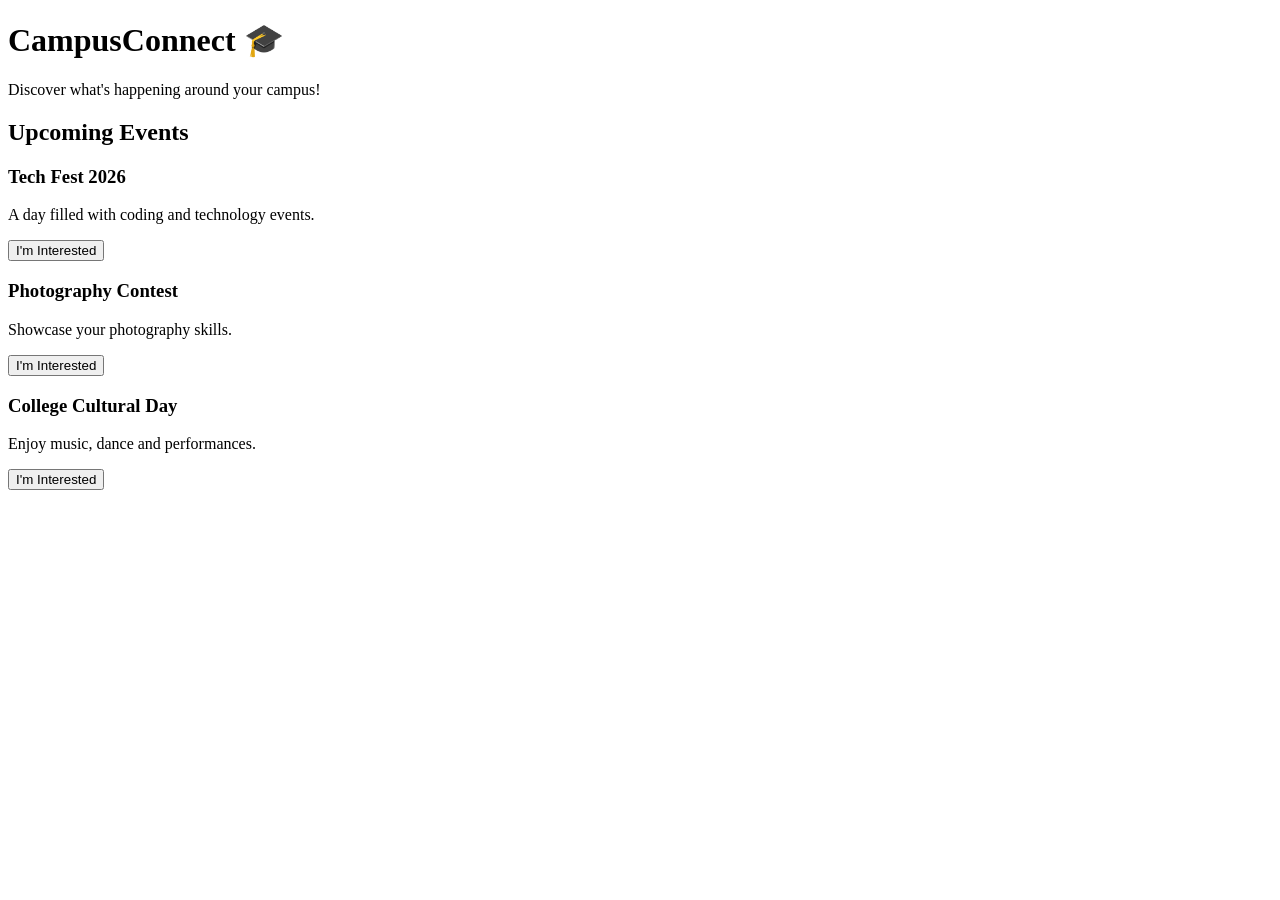
==== campusconnect/index.html @ 15f22307 "Create index.html" ====
<!DOCTYPE html>
<html>
<head>
    <title>CampusConnect</title>
    <meta name="viewport" content="width=device-width, initial-scale=1.0">
    <link rel="stylesheet" href="style.css">
</head>
<body>

    <header>
        <h1>CampusConnect 🎓</h1>
        <p>Discover what's happening around your campus!</p>
    </header>

    <main>
        <h2>Upcoming Events</h2>

        <div class="events">
            <div class="event">
                <h3>Tech Fest 2026</h3>
                <p>A day filled with coding and technology events.</p>
                <button onclick="showInterest(this)">I'm Interested</button>
            </div>

            <div class="event">
                <h3>Photography Contest</h3>
                <p>Showcase your photography skills.</p>
                <button onclick="showInterest(this)">I'm Interested</button>
            </div>

            <div class="event">
                <h3>College Cultural Day</h3>
                <p>Enjoy music, dance and performances.</p>
                <button onclick="showInterest(this)">I'm Interested</button>
            </div>
        </div>
    </main>

    <script src="script.js"></script>
</body>
</html>
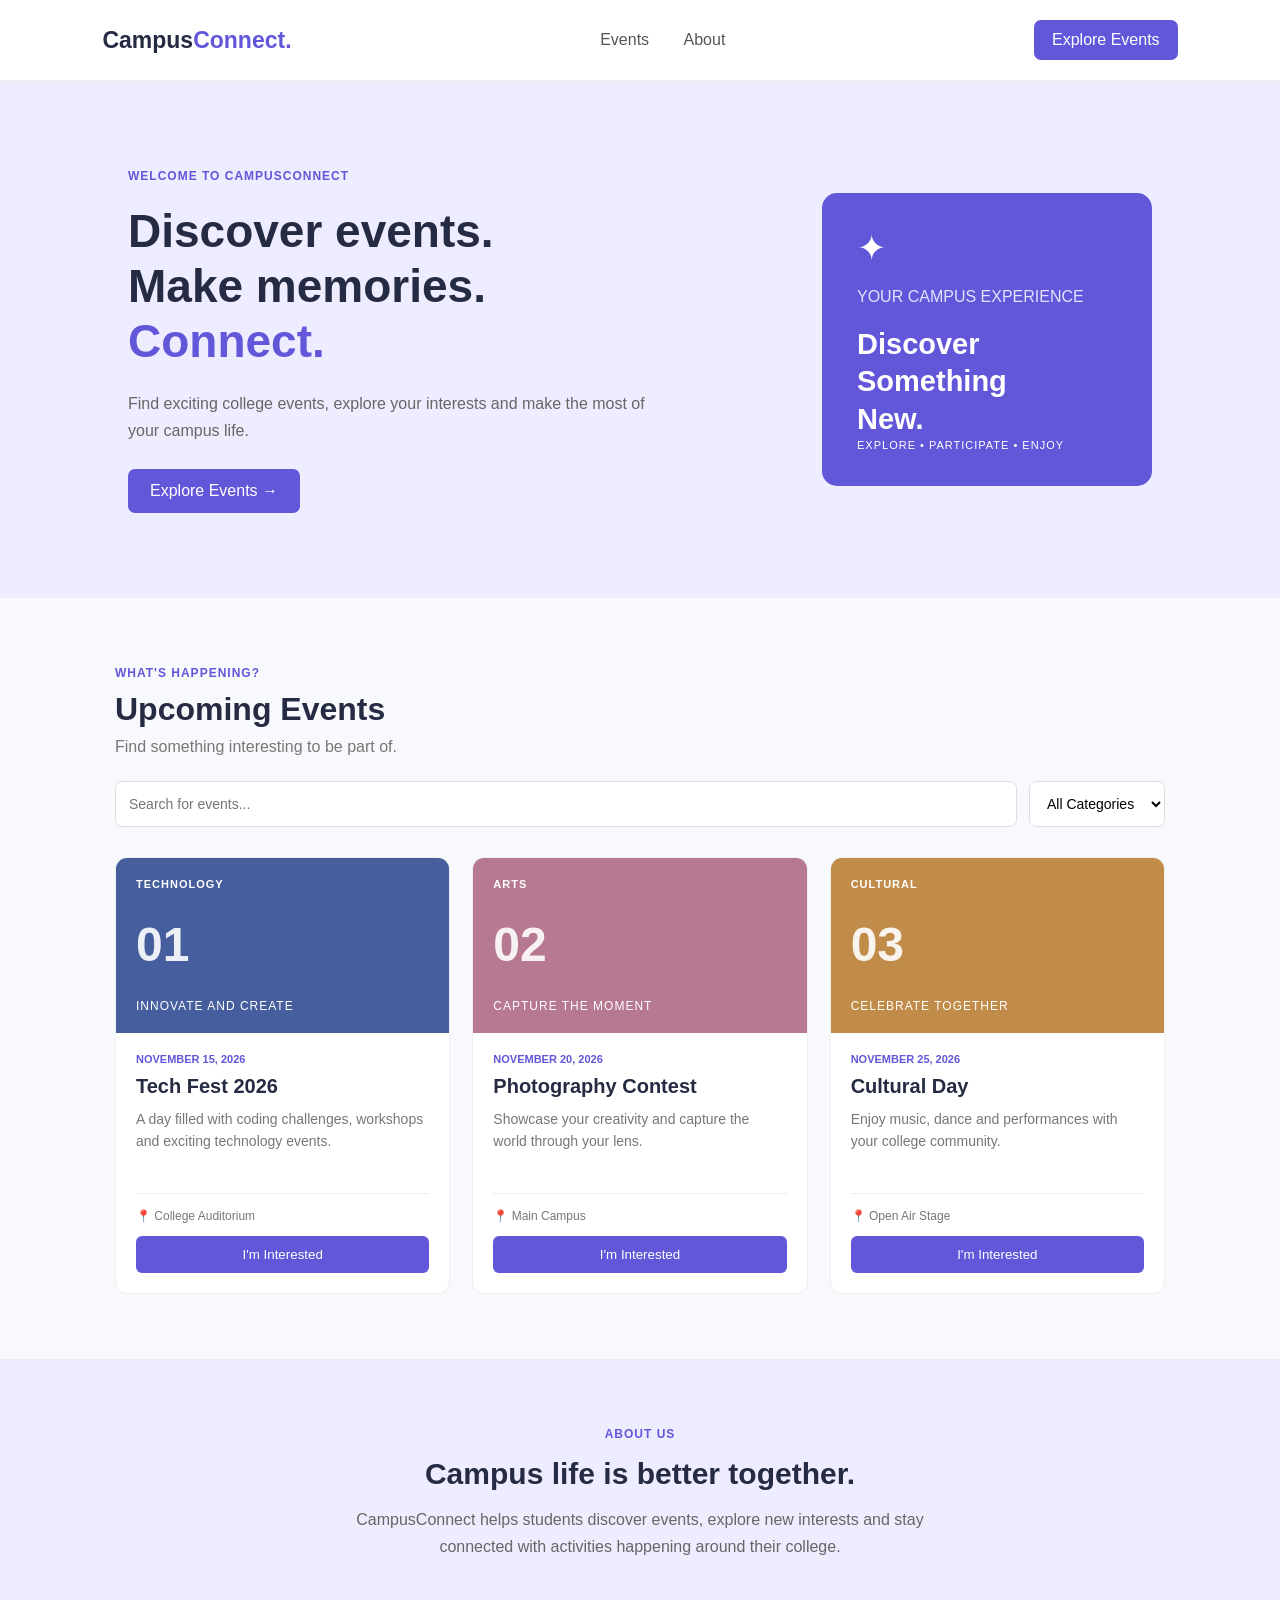
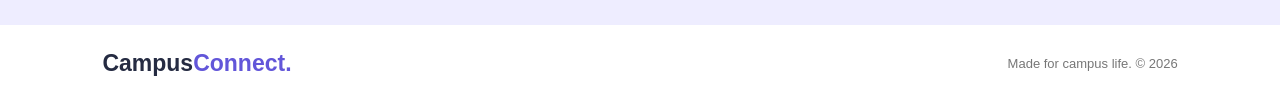
==== commit dfba407e: "Update index.html" ====
--- a/campusconnect/index.html
+++ b/campusconnect/index.html
@@ -1,41 +1,126 @@
 
 <!DOCTYPE html>
-<html>
+<html lang="en">
 <head>
+    <meta charset="UTF-8">
+    <meta name="viewport" content="width=device-width, initial-scale=1.0">
     <title>CampusConnect</title>
-    <meta name="viewport" content="width=device-width, initial-scale=1.0">
     <link rel="stylesheet" href="style.css">
 </head>
 <body>
 
-    <header>
-        <h1>CampusConnect 🎓</h1>
-        <p>Discover what's happening around your campus!</p>
-    </header>
+    <nav class="navbar">
+        <a href="#" class="logo">Campus<span>Connect.</span></a>
+        <div class="nav-links">
+            <a href="#events">Events</a>
+            <a href="#about">About</a>
+        </div>
+        <a href="#events" class="nav-button">Explore Events</a>
+    </nav>
 
-    <main>
-        <h2>Upcoming Events</h2>
+    <section class="hero">
+        <div class="hero-content">
+            <span class="tag">WELCOME TO CAMPUSCONNECT</span>
+            <h1>Discover events.<br>Make memories. <span>Connect.</span></h1>
+            <p>Find exciting college events, explore your interests and make the most of your campus life.</p>
+            <a href="#events" class="hero-button">Explore Events →</a>
+        </div>
 
-        <div class="events">
-            <div class="event">
-                <h3>Tech Fest 2026</h3>
-                <p>A day filled with coding and technology events.</p>
-                <button onclick="showInterest(this)">I'm Interested</button>
+        <div class="hero-visual">
+            <div class="visual-card">
+                <span class="visual-icon">✦</span>
+                <p>YOUR CAMPUS EXPERIENCE</p>
+                <h2>Discover<br>Something<br>New.</h2>
+                <span class="visual-bottom">EXPLORE • PARTICIPATE • ENJOY</span>
+            </div>
+        </div>
+    </section>
+
+    <section class="events-section" id="events">
+        <div class="section-heading">
+            <span class="tag">WHAT'S HAPPENING?</span>
+            <h2>Upcoming Events</h2>
+            <p>Find something interesting to be part of.</p>
+        </div>
+
+        <div class="search-area">
+            <input type="text" id="searchInput" placeholder="Search for events...">
+            <select id="categoryFilter">
+                <option value="all">All Categories</option>
+                <option value="Technology">Technology</option>
+                <option value="Arts">Arts</option>
+                <option value="Cultural">Cultural</option>
+            </select>
+        </div>
+
+        <div class="event-grid">
+
+            <div class="event-card" data-category="Technology">
+                <div class="event-image tech">
+                    <span>TECHNOLOGY</span>
+                    <h3>01</h3>
+                    <p>INNOVATE AND CREATE</p>
+                </div>
+                <div class="event-info">
+                    <p class="event-date">NOVEMBER 15, 2026</p>
+                    <h3>Tech Fest 2026</h3>
+                    <p>A day filled with coding challenges, workshops and exciting technology events.</p>
+                    <div class="event-footer">
+                        <span>📍 College Auditorium</span>
+                        <button onclick="showInterest(this)">I'm Interested</button>
+                    </div>
+                </div>
             </div>
 
-            <div class="event">
-                <h3>Photography Contest</h3>
-                <p>Showcase your photography skills.</p>
-                <button onclick="showInterest(this)">I'm Interested</button>
+            <div class="event-card" data-category="Arts">
+                <div class="event-image photo">
+                    <span>ARTS</span>
+                    <h3>02</h3>
+                    <p>CAPTURE THE MOMENT</p>
+                </div>
+                <div class="event-info">
+                    <p class="event-date">NOVEMBER 20, 2026</p>
+                    <h3>Photography Contest</h3>
+                    <p>Showcase your creativity and capture the world through your lens.</p>
+                    <div class="event-footer">
+                        <span>📍 Main Campus</span>
+                        <button onclick="showInterest(this)">I'm Interested</button>
+                    </div>
+                </div>
             </div>
 
-            <div class="event">
-                <h3>College Cultural Day</h3>
-                <p>Enjoy music, dance and performances.</p>
-                <button onclick="showInterest(this)">I'm Interested</button>
+            <div class="event-card" data-category="Cultural">
+                <div class="event-image culture">
+                    <span>CULTURAL</span>
+                    <h3>03</h3>
+                    <p>CELEBRATE TOGETHER</p>
+                </div>
+                <div class="event-info">
+                    <p class="event-date">NOVEMBER 25, 2026</p>
+                    <h3>Cultural Day</h3>
+                    <p>Enjoy music, dance and performances with your college community.</p>
+                    <div class="event-footer">
+                        <span>📍 Open Air Stage</span>
+                        <button onclick="showInterest(this)">I'm Interested</button>
+                    </div>
+                </div>
             </div>
+
         </div>
-    </main>
+
+        <p class="no-results" id="noResults">No events found.</p>
+    </section>
+
+    <section class="about" id="about">
+        <span class="tag">ABOUT US</span>
+        <h2>Campus life is better together.</h2>
+        <p>CampusConnect helps students discover events, explore new interests and stay connected with activities happening around their college.</p>
+    </section>
+
+    <footer>
+        <a href="#" class="logo">Campus<span>Connect.</span></a>
+        <p>Made for campus life. © 2026</p>
+    </footer>
 
     <script src="script.js"></script>
 </body>
--- a/campusconnect/style.css
+++ b/campusconnect/style.css
@@ -0,0 +1,387 @@
+
+* {
+    margin: 0;
+    padding: 0;
+    box-sizing: border-box;
+}
+
+html {
+    scroll-behavior: smooth;
+}
+
+body {
+    font-family: Arial, sans-serif;
+    background: #f8f9fc;
+    color: #252b42;
+}
+
+/* Navigation */
+
+.navbar {
+    display: flex;
+    justify-content: space-between;
+    align-items: center;
+    padding: 20px 8%;
+    background: white;
+    border-bottom: 1px solid #eee;
+}
+
+.logo {
+    font-size: 23px;
+    font-weight: bold;
+    color: #252b42;
+    text-decoration: none;
+}
+
+.logo span {
+    color: #6256d9;
+}
+
+.nav-links a {
+    text-decoration: none;
+    color: #555;
+    margin: 0 15px;
+}
+
+.nav-links a:hover {
+    color: #6256d9;
+}
+
+.nav-button {
+    background: #6256d9;
+    color: white;
+    text-decoration: none;
+    padding: 11px 18px;
+    border-radius: 7px;
+}
+
+/* Hero section */
+
+.hero {
+    display: flex;
+    align-items: center;
+    justify-content: space-between;
+    gap: 40px;
+    padding: 85px 10%;
+    background: #eeedff;
+}
+
+.hero-content {
+    max-width: 550px;
+}
+
+.tag {
+    color: #6256d9;
+    font-size: 12px;
+    font-weight: bold;
+    letter-spacing: 1px;
+}
+
+.hero h1 {
+    font-size: 46px;
+    line-height: 1.2;
+    margin: 20px 0;
+}
+
+.hero h1 span {
+    color: #6256d9;
+}
+
+.hero p {
+    color: #666;
+    line-height: 1.7;
+    margin-bottom: 25px;
+}
+
+.hero-button {
+    display: inline-block;
+    background: #6256d9;
+    color: white;
+    padding: 13px 22px;
+    border-radius: 7px;
+    text-decoration: none;
+}
+
+.hero-visual {
+    width: 330px;
+    min-width: 280px;
+}
+
+.visual-card {
+    background: #6256d9;
+    color: white;
+    padding: 35px;
+    border-radius: 15px;
+    min-height: 270px;
+    display: flex;
+    flex-direction: column;
+    justify-content: space-between;
+}
+
+.visual-icon {
+    font-size: 35px;
+}
+
+.visual-card h2 {
+    font-size: 29px;
+    line-height: 1.3;
+}
+
+.visual-card p {
+    color: #e4e1ff;
+    margin: 15px 0;
+}
+
+.visual-bottom {
+    font-size: 11px;
+    letter-spacing: 1px;
+}
+
+/* Events section */
+
+.events-section {
+    max-width: 1100px;
+    margin: 65px auto;
+    padding: 0 25px;
+}
+
+.section-heading {
+    margin-bottom: 25px;
+}
+
+.section-heading h2 {
+    font-size: 32px;
+    margin: 10px 0;
+}
+
+.section-heading p {
+    color: #777;
+}
+
+/* Search and filter */
+
+.search-area {
+    display: flex;
+    gap: 12px;
+    margin-bottom: 30px;
+}
+
+.search-area input,
+.search-area select {
+    padding: 13px;
+    border: 1px solid #ddd;
+    border-radius: 7px;
+    background: white;
+    font-size: 14px;
+}
+
+.search-area input {
+    flex: 1;
+    min-width: 0;
+}
+
+.search-area input:focus,
+.search-area select:focus {
+    outline: 1px solid #6256d9;
+}
+
+/* Event cards */
+
+.event-grid {
+    display: grid;
+    grid-template-columns: repeat(3, 1fr);
+    gap: 22px;
+}
+
+.event-card {
+    background: white;
+    border-radius: 12px;
+    overflow: hidden;
+    border: 1px solid #eee;
+    transition: transform 0.2s, box-shadow 0.2s;
+}
+
+.event-card:hover {
+    transform: translateY(-5px);
+    box-shadow: 0 8px 22px rgba(0,0,0,0.08);
+}
+
+.event-image {
+    height: 175px;
+    padding: 20px;
+    color: white;
+    display: flex;
+    flex-direction: column;
+    justify-content: space-between;
+}
+
+.event-image span {
+    font-size: 11px;
+    font-weight: bold;
+    letter-spacing: 1px;
+}
+
+.event-image h3 {
+    font-size: 48px;
+    opacity: 0.9;
+}
+
+.event-image p {
+    font-size: 12px;
+    letter-spacing: 1px;
+}
+
+.tech {
+    background: #465e9e;
+}
+
+.photo {
+    background: #b77991;
+}
+
+.culture {
+    background: #c18b49;
+}
+
+.event-info {
+    padding: 20px;
+}
+
+.event-date {
+    color: #6256d9;
+    font-size: 11px;
+    font-weight: bold;
+    margin-bottom: 10px;
+}
+
+.event-info h3 {
+    font-size: 20px;
+    margin-bottom: 10px;
+}
+
+.event-info > p:not(.event-date) {
+    color: #777;
+    font-size: 14px;
+    line-height: 1.6;
+    min-height: 67px;
+}
+
+.event-footer {
+    border-top: 1px solid #eee;
+    margin-top: 18px;
+    padding-top: 15px;
+    display: flex;
+    flex-direction: column;
+    gap: 13px;
+}
+
+.event-footer span {
+    font-size: 12px;
+    color: #777;
+}
+
+button {
+    border: none;
+    background: #6256d9;
+    color: white;
+    padding: 11px;
+    border-radius: 6px;
+    cursor: pointer;
+    transition: background 0.2s;
+}
+
+button:hover {
+    background: #4d42bb;
+}
+
+.no-results {
+    display: none;
+    text-align: center;
+    color: #777;
+    padding: 30px;
+}
+
+/* About section */
+
+.about {
+    background: #eeedff;
+    text-align: center;
+    padding: 65px 20px;
+}
+
+.about h2 {
+    font-size: 30px;
+    margin: 15px 0;
+}
+
+.about p {
+    max-width: 600px;
+    margin: auto;
+    color: #666;
+    line-height: 1.7;
+}
+
+/* Footer */
+
+footer {
+    background: white;
+    padding: 25px 8%;
+    display: flex;
+    justify-content: space-between;
+    align-items: center;
+}
+
+footer p {
+    color: #777;
+    font-size: 13px;
+}
+
+/* Mobile layout */
+
+@media (max-width: 800px) {
+    .hero {
+        flex-direction: column;
+        align-items: flex-start;
+        padding: 55px 7%;
+    }
+
+    .hero h1 {
+        font-size: 36px;
+    }
+
+    .hero-visual {
+        width: 100%;
+    }
+
+    .event-grid {
+        grid-template-columns: repeat(2, 1fr);
+    }
+
+    .nav-links {
+        display: none;
+    }
+}
+
+@media (max-width: 550px) {
+    .navbar {
+        padding: 18px 5%;
+    }
+
+    .nav-button {
+        font-size: 12px;
+        padding: 9px 12px;
+    }
+
+    .event-grid {
+        grid-template-columns: 1fr;
+    }
+
+    .search-area {
+        flex-direction: column;
+    }
+
+    footer {
+        flex-direction: column;
+        gap: 12px;
+    }
+}
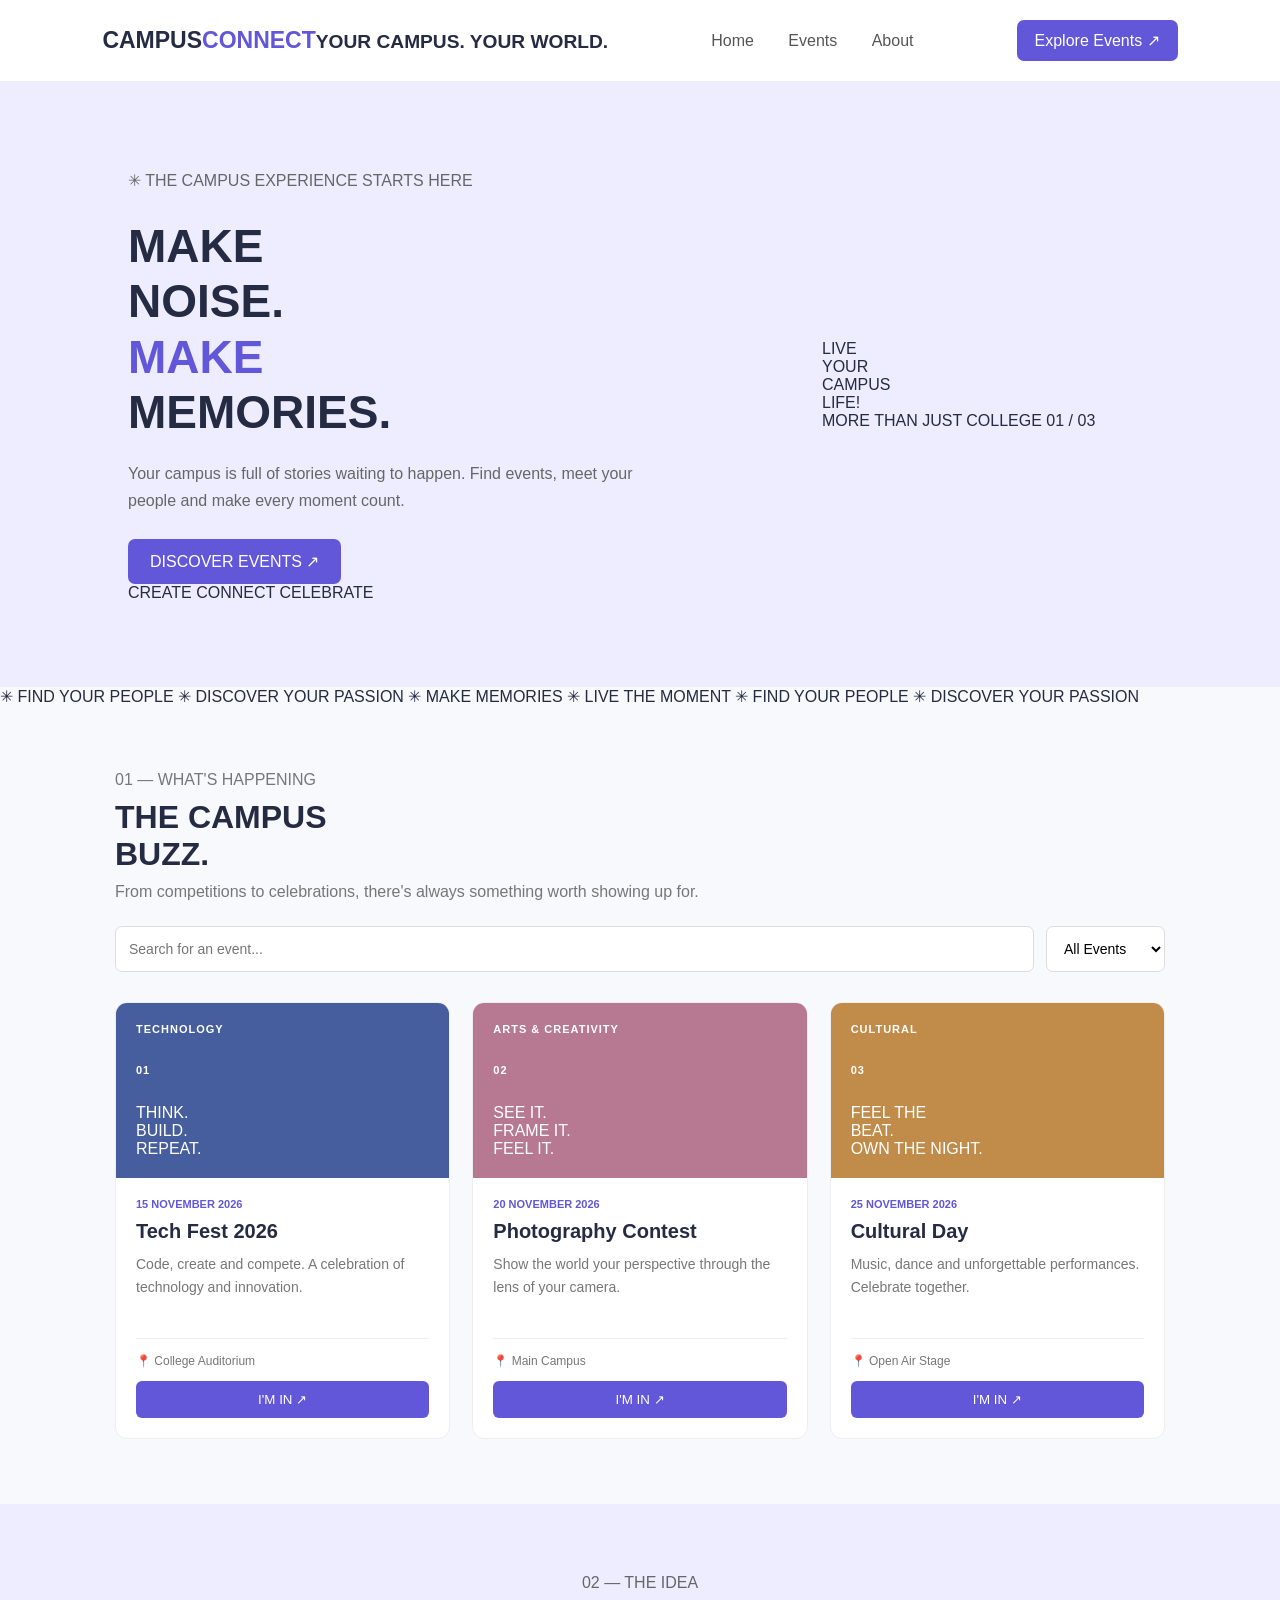
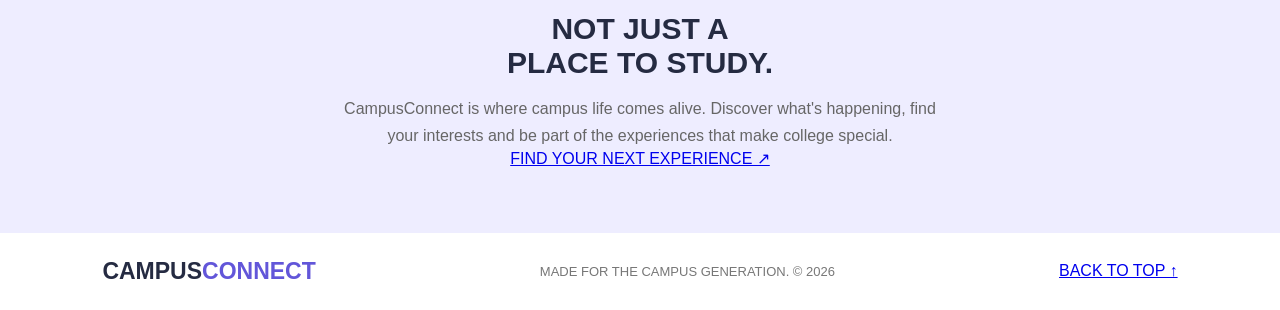
==== commit 2bd9f35d: "Update index.html" ====
--- a/campusconnect/index.html
+++ b/campusconnect/index.html
@@ -4,49 +4,81 @@
 <head>
     <meta charset="UTF-8">
     <meta name="viewport" content="width=device-width, initial-scale=1.0">
-    <title>CampusConnect</title>
+    <title>CampusConnect | Experience More</title>
     <link rel="stylesheet" href="style.css">
 </head>
 <body>
 
     <nav class="navbar">
-        <a href="#" class="logo">Campus<span>Connect.</span></a>
+        <a href="#" class="logo">CAMPUS<span>CONNECT</span><small>YOUR CAMPUS. YOUR WORLD.</small></a>
+
         <div class="nav-links">
+            <a href="#home">Home</a>
             <a href="#events">Events</a>
             <a href="#about">About</a>
         </div>
-        <a href="#events" class="nav-button">Explore Events</a>
+
+        <a href="#events" class="nav-button">Explore Events ↗</a>
     </nav>
 
-    <section class="hero">
+    <section class="hero" id="home">
         <div class="hero-content">
-            <span class="tag">WELCOME TO CAMPUSCONNECT</span>
-            <h1>Discover events.<br>Make memories. <span>Connect.</span></h1>
-            <p>Find exciting college events, explore your interests and make the most of your campus life.</p>
-            <a href="#events" class="hero-button">Explore Events →</a>
+            <p class="hero-label">✳ THE CAMPUS EXPERIENCE STARTS HERE</p>
+
+            <h1>MAKE<br>NOISE.<br><span>MAKE</span><br>MEMORIES.</h1>
+
+            <p class="hero-description">
+                Your campus is full of stories waiting to happen.
+                Find events, meet your people and make every moment count.
+            </p>
+
+            <a href="#events" class="hero-button">DISCOVER EVENTS <span>↗</span></a>
+
+            <div class="hero-bottom">
+                <span>CREATE</span>
+                <span>CONNECT</span>
+                <span>CELEBRATE</span>
+            </div>
         </div>
 
         <div class="hero-visual">
-            <div class="visual-card">
-                <span class="visual-icon">✦</span>
-                <p>YOUR CAMPUS EXPERIENCE</p>
-                <h2>Discover<br>Something<br>New.</h2>
-                <span class="visual-bottom">EXPLORE • PARTICIPATE • ENJOY</span>
+            <div class="hero-photo"></div>
+            <div class="hero-sticker">LIVE<br>YOUR<br>CAMPUS<br>LIFE!</div>
+            <div class="hero-photo-caption">
+                <span>MORE THAN JUST COLLEGE</span>
+                <span>01 / 03</span>
             </div>
         </div>
     </section>
 
+    <div class="ticker">
+        <div class="ticker-track">
+            <span>✳ FIND YOUR PEOPLE</span>
+            <span>✳ DISCOVER YOUR PASSION</span>
+            <span>✳ MAKE MEMORIES</span>
+            <span>✳ LIVE THE MOMENT</span>
+            <span>✳ FIND YOUR PEOPLE</span>
+            <span>✳ DISCOVER YOUR PASSION</span>
+        </div>
+    </div>
+
     <section class="events-section" id="events">
         <div class="section-heading">
-            <span class="tag">WHAT'S HAPPENING?</span>
-            <h2>Upcoming Events</h2>
-            <p>Find something interesting to be part of.</p>
+            <div>
+                <p class="section-label">01 — WHAT'S HAPPENING</p>
+                <h2>THE CAMPUS<br><span>BUZZ.</span></h2>
+            </div>
+            <p class="section-description">
+                From competitions to celebrations, there's always
+                something worth showing up for.
+            </p>
         </div>
 
         <div class="search-area">
-            <input type="text" id="searchInput" placeholder="Search for events...">
+            <input type="text" id="searchInput" placeholder="Search for an event...">
+
             <select id="categoryFilter">
-                <option value="all">All Categories</option>
+                <option value="all">All Events</option>
                 <option value="Technology">Technology</option>
                 <option value="Arts">Arts</option>
                 <option value="Cultural">Cultural</option>
@@ -55,71 +87,77 @@
 
         <div class="event-grid">
 
-            <div class="event-card" data-category="Technology">
+            <article class="event-card" data-category="Technology">
                 <div class="event-image tech">
-                    <span>TECHNOLOGY</span>
-                    <h3>01</h3>
-                    <p>INNOVATE AND CREATE</p>
+                    <span class="event-category">TECHNOLOGY</span>
+                    <span class="event-index">01</span>
+                    <div class="event-image-title">THINK.<br>BUILD.<br>REPEAT.</div>
                 </div>
                 <div class="event-info">
-                    <p class="event-date">NOVEMBER 15, 2026</p>
+                    <p class="event-date">15 NOVEMBER 2026</p>
                     <h3>Tech Fest 2026</h3>
-                    <p>A day filled with coding challenges, workshops and exciting technology events.</p>
+                    <p>Code, create and compete. A celebration of technology and innovation.</p>
                     <div class="event-footer">
                         <span>📍 College Auditorium</span>
-                        <button onclick="showInterest(this)">I'm Interested</button>
+                        <button onclick="showInterest(this)">I'M IN ↗</button>
                     </div>
                 </div>
-            </div>
+            </article>
 
-            <div class="event-card" data-category="Arts">
+            <article class="event-card" data-category="Arts">
                 <div class="event-image photo">
-                    <span>ARTS</span>
-                    <h3>02</h3>
-                    <p>CAPTURE THE MOMENT</p>
+                    <span class="event-category">ARTS & CREATIVITY</span>
+                    <span class="event-index">02</span>
+                    <div class="event-image-title">SEE IT.<br>FRAME IT.<br>FEEL IT.</div>
                 </div>
                 <div class="event-info">
-                    <p class="event-date">NOVEMBER 20, 2026</p>
+                    <p class="event-date">20 NOVEMBER 2026</p>
                     <h3>Photography Contest</h3>
-                    <p>Showcase your creativity and capture the world through your lens.</p>
+                    <p>Show the world your perspective through the lens of your camera.</p>
                     <div class="event-footer">
                         <span>📍 Main Campus</span>
-                        <button onclick="showInterest(this)">I'm Interested</button>
+                        <button onclick="showInterest(this)">I'M IN ↗</button>
                     </div>
                 </div>
-            </div>
+            </article>
 
-            <div class="event-card" data-category="Cultural">
+            <article class="event-card" data-category="Cultural">
                 <div class="event-image culture">
-                    <span>CULTURAL</span>
-                    <h3>03</h3>
-                    <p>CELEBRATE TOGETHER</p>
+                    <span class="event-category">CULTURAL</span>
+                    <span class="event-index">03</span>
+                    <div class="event-image-title">FEEL THE<br>BEAT.<br>OWN THE NIGHT.</div>
                 </div>
                 <div class="event-info">
-                    <p class="event-date">NOVEMBER 25, 2026</p>
+                    <p class="event-date">25 NOVEMBER 2026</p>
                     <h3>Cultural Day</h3>
-                    <p>Enjoy music, dance and performances with your college community.</p>
+                    <p>Music, dance and unforgettable performances. Celebrate together.</p>
                     <div class="event-footer">
                         <span>📍 Open Air Stage</span>
-                        <button onclick="showInterest(this)">I'm Interested</button>
+                        <button onclick="showInterest(this)">I'M IN ↗</button>
                     </div>
                 </div>
-            </div>
+            </article>
 
         </div>
 
-        <p class="no-results" id="noResults">No events found.</p>
+        <p class="no-results" id="noResults">No events found. Try another search.</p>
     </section>
 
     <section class="about" id="about">
-        <span class="tag">ABOUT US</span>
-        <h2>Campus life is better together.</h2>
-        <p>CampusConnect helps students discover events, explore new interests and stay connected with activities happening around their college.</p>
+        <p class="section-label">02 — THE IDEA</p>
+        <h2>NOT JUST A<br><span>PLACE TO STUDY.</span></h2>
+        <p>
+            CampusConnect is where campus life comes alive.
+            Discover what's happening, find your interests
+            and be part of the experiences that make college special.
+        </p>
+        <a href="#events">FIND YOUR NEXT EXPERIENCE ↗</a>
     </section>
 
     <footer>
-        <a href="#" class="logo">Campus<span>Connect.</span></a>
-        <p>Made for campus life. © 2026</p>
+        <a href="#" class="logo">CAMPUS<span>CONNECT</span></a>
+        <p>MADE FOR THE CAMPUS GENERATION. © 2026</p>
+        <a href="#home">BACK TO TOP ↑</a>
     </footer>
 
     <script src="script.js"></script>
